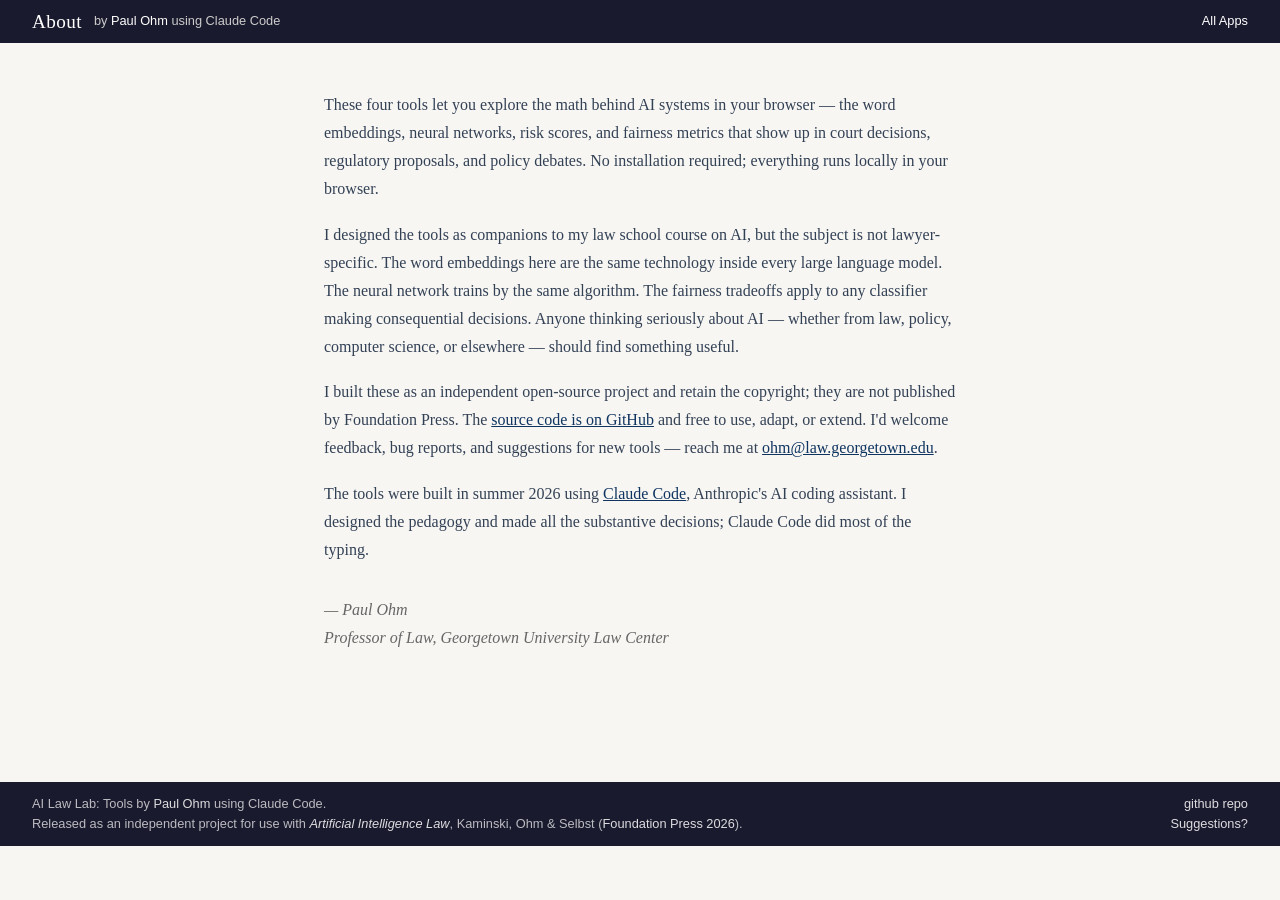
==== about/index.html @ 97d7740b "Add About and Credits pages; link from landing page Two new standalone pages at about/ and credits/." ====
<!DOCTYPE html>
<html lang="en">
<head>
  <meta charset="UTF-8">
  <meta name="viewport" content="width=device-width, initial-scale=1.0">
  <title>About — AI Law Lab</title>
  <link rel="stylesheet" href="../shared/css/base.css">
  <style>
    .prose {
      max-width: 680px;
      margin: 3rem auto;
      padding: 0 1.5rem 4rem;
    }
    .prose p {
      font-size: 1rem;
      line-height: 1.75;
      color: #334155;
      margin-bottom: 1.1rem;
    }
    .prose a { color: var(--blue); }
    .prose .sig {
      margin-top: 2rem;
      font-style: italic;
      color: var(--muted);
    }
  </style>
</head>
<body>

<header id="site-header"></header>
<script>window.APP_HEADER = { h1: 'About', hideTutorial: true, root: '../' };</script>
<script src="../shared/js/header.js"></script>

<main class="prose">
  <p>These four tools let you explore the math behind AI systems in your browser — the word embeddings, neural networks, risk scores, and fairness metrics that show up in court decisions, regulatory proposals, and policy debates. No installation required; everything runs locally in your browser.</p>

  <p>I designed the tools as companions to my law school course on AI, but the subject is not lawyer-specific. The word embeddings here are the same technology inside every large language model. The neural network trains by the same algorithm. The fairness tradeoffs apply to any classifier making consequential decisions. Anyone thinking seriously about AI — whether from law, policy, computer science, or elsewhere — should find something useful.</p>

  <p>I built these as an independent open-source project and retain the copyright; they are not published by Foundation Press. The <a href="https://github.com/ohmpage/ailawlab">source code is on GitHub</a> and free to use, adapt, or extend. I'd welcome feedback, bug reports, and suggestions for new tools — reach me at <a href="mailto:ohm@law.georgetown.edu">ohm@law.georgetown.edu</a>.</p>

  <p>The tools were built in summer 2026 using <a href="https://claude.ai/code">Claude Code</a>, Anthropic's AI coding assistant. I designed the pedagogy and made all the substantive decisions; Claude Code did most of the typing.</p>

  <p class="sig">— Paul Ohm<br>Professor of Law, Georgetown University Law Center</p>
</main>

<footer id="site-footer"></footer>
<script src="../shared/js/footer.js"></script>
<script data-goatcounter="https://paulohm.goatcounter.com/count"
        async src="//gc.zgo.at/count.js"></script>
</body>
</html>
---- shared/css/base.css ----
/* ── Reset & base ─────────────────────────────────────────────────────────── */
*, *::before, *::after { box-sizing: border-box; margin: 0; padding: 0; }

:root {
  --navy:   #1a1a2e;
  --red:    #c4162a;
  --blue:   #0f3460;
  --gold:   #f5a623;
  --bg:     #f7f6f3;
  --white:  #ffffff;
  --border: #ddd;
  --text:   #222;
  --muted:  #666;
  --radius: 8px;
  --shadow: 0 2px 12px rgba(0,0,0,0.10);
}

html { font-size: 16px; scroll-behavior: smooth; }

/* ── Footer ──────────────────────────────────────────────────────────────── */
#site-footer {
  background: var(--navy);
  color: rgba(255,255,255,0.70);
  font-family: sans-serif;
  font-size: 0.8rem;
  line-height: 1.5;
  padding: 0.65rem 2rem;
  flex-shrink: 0;
}
.footer-inner {
  display: flex;
  justify-content: space-between;
  align-items: center;
  gap: 2rem;
}
.footer-left { flex: 1; }
.footer-right { text-align: right; flex-shrink: 0; }
#site-footer p { margin: 0.1rem 0; }
#site-footer a { color: rgba(255,255,255,0.85); text-decoration: none; }
#site-footer a:hover { text-decoration: underline; }
#site-footer em { font-style: italic; }
@media (max-width: 600px) {
  .footer-inner { flex-direction: column; gap: 0.3rem; }
  .footer-right { text-align: left; }
}

body {
  font-family: Georgia, 'Times New Roman', serif;
  background: var(--bg);
  color: var(--text);
  min-height: 100vh;
}

h1, h2, h3 { font-family: Georgia, serif; line-height: 1.2; }
a { color: var(--blue); }

/* ── Top bar ──────────────────────────────────────────────────────────────── */
header {
  background: var(--navy);
  color: #fff;
  padding: 0.75rem 2rem;
  display: flex;
  align-items: center;
  justify-content: space-between;
}
header h1 { font-size: 1.2rem; font-weight: normal; letter-spacing: 0.02em; line-height: 1; }
header h1 span { color: var(--gold); }

.byline {
  font-size: 0.8rem;
  font-family: sans-serif;
  color: #ccc;
  line-height: 1;
  margin: 0;
}
.byline a { color: #fff; text-decoration: none; }
.byline a:hover { text-decoration: underline; }

/* ── Header layout ────────────────────────────────────────────────────────── */
.hdr-left {
  display: flex;
  align-items: center;
  gap: 0.75rem;
}
.header-nav {
  display: flex;
  align-items: center;
  gap: 1.25rem;
}
.header-back,
.header-tutorial {
  font-size: 0.8rem;
  font-family: sans-serif;
  color: #fff;
  text-decoration: none;
  white-space: nowrap;
  line-height: 1;
}
.header-back:hover,
.header-tutorial:hover { text-decoration: underline; }
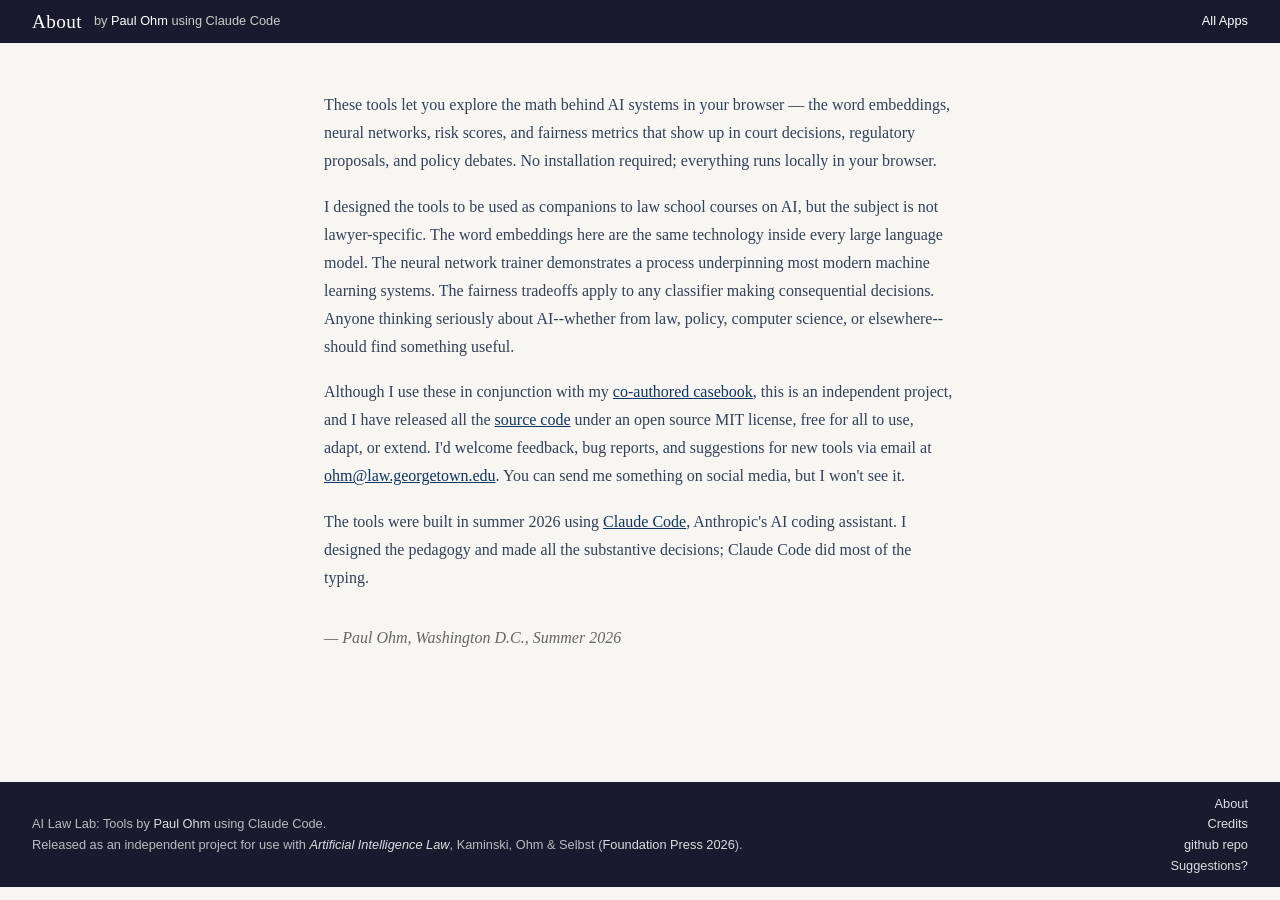
==== commit 5be4eceb: "Credits/About: user edits + add WebVectors, remove ml5.js WebVectors (vectors.nlpl.eu) added as firs" ====
--- a/about/index.html
+++ b/about/index.html
@@ -32,15 +32,15 @@
 <script src="../shared/js/header.js"></script>
 
 <main class="prose">
-  <p>These four tools let you explore the math behind AI systems in your browser — the word embeddings, neural networks, risk scores, and fairness metrics that show up in court decisions, regulatory proposals, and policy debates. No installation required; everything runs locally in your browser.</p>
+  <p>These tools let you explore the math behind AI systems in your browser — the word embeddings, neural networks, risk scores, and fairness metrics that show up in court decisions, regulatory proposals, and policy debates. No installation required; everything runs locally in your browser.</p>
 
-  <p>I designed the tools as companions to my law school course on AI, but the subject is not lawyer-specific. The word embeddings here are the same technology inside every large language model. The neural network trains by the same algorithm. The fairness tradeoffs apply to any classifier making consequential decisions. Anyone thinking seriously about AI — whether from law, policy, computer science, or elsewhere — should find something useful.</p>
+  <p>I designed the tools to be used as companions to law school courses on AI, but the subject is not lawyer-specific. The word embeddings here are the same technology inside every large language model. The neural network trainer demonstrates a process underpinning most modern machine learning systems. The fairness tradeoffs apply to any classifier making consequential decisions. Anyone thinking seriously about AI--whether from law, policy, computer science, or elsewhere--should find something useful.</p>
 
-  <p>I built these as an independent open-source project and retain the copyright; they are not published by Foundation Press. The <a href="https://github.com/ohmpage/ailawlab">source code is on GitHub</a> and free to use, adapt, or extend. I'd welcome feedback, bug reports, and suggestions for new tools — reach me at <a href="mailto:ohm@law.georgetown.edu">ohm@law.georgetown.edu</a>.</p>
+  <p>Although I use these in conjunction with my <a href="https://aila.ws">co-authored casebook</a>, this is an independent project, and I have released all the <a href="https://github.com/ohmpage/ailawlab">source code</a> under an open source MIT license, free for all to use, adapt, or extend. I'd welcome feedback, bug reports, and suggestions for new tools via email at <a href="mailto:ohm@law.georgetown.edu">ohm@law.georgetown.edu</a>. You can send me something on social media, but I won't see it.</p>
 
   <p>The tools were built in summer 2026 using <a href="https://claude.ai/code">Claude Code</a>, Anthropic's AI coding assistant. I designed the pedagogy and made all the substantive decisions; Claude Code did most of the typing.</p>
 
-  <p class="sig">— Paul Ohm<br>Professor of Law, Georgetown University Law Center</p>
+  <p class="sig">— Paul Ohm, Washington D.C., Summer 2026</p>
 </main>
 
 <footer id="site-footer"></footer>
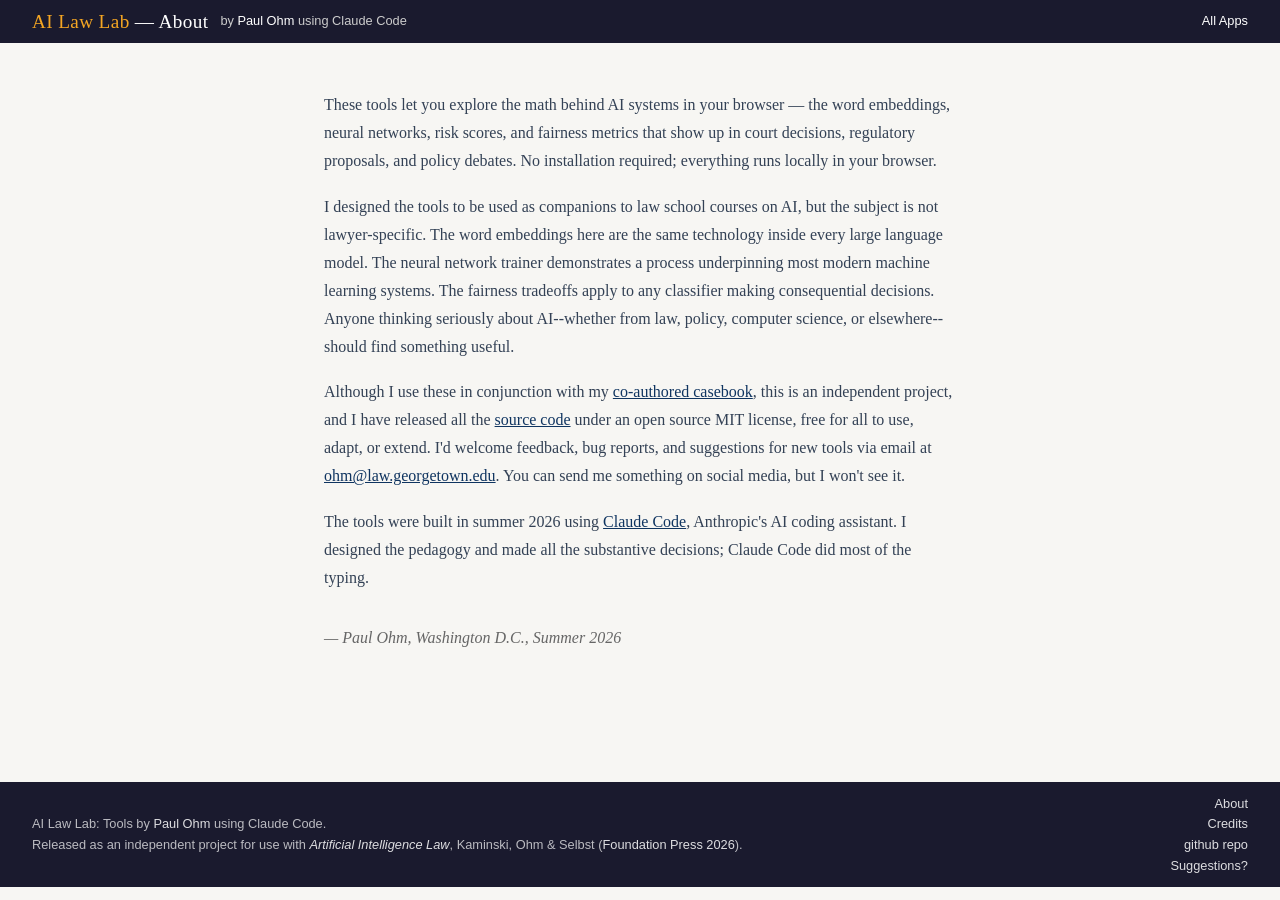
==== commit c9992ffd: "Consistent gold spans in all page titles Rule: gold the noun that names the subject. Landing/About/C" ====
--- a/about/index.html
+++ b/about/index.html
@@ -28,7 +28,7 @@
 <body>
 
 <header id="site-header"></header>
-<script>window.APP_HEADER = { h1: 'About', hideTutorial: true, root: '../' };</script>
+<script>window.APP_HEADER = { h1: '<span>AI Law Lab</span> — About', hideTutorial: true, root: '../' };</script>
 <script src="../shared/js/header.js"></script>
 
 <main class="prose">
